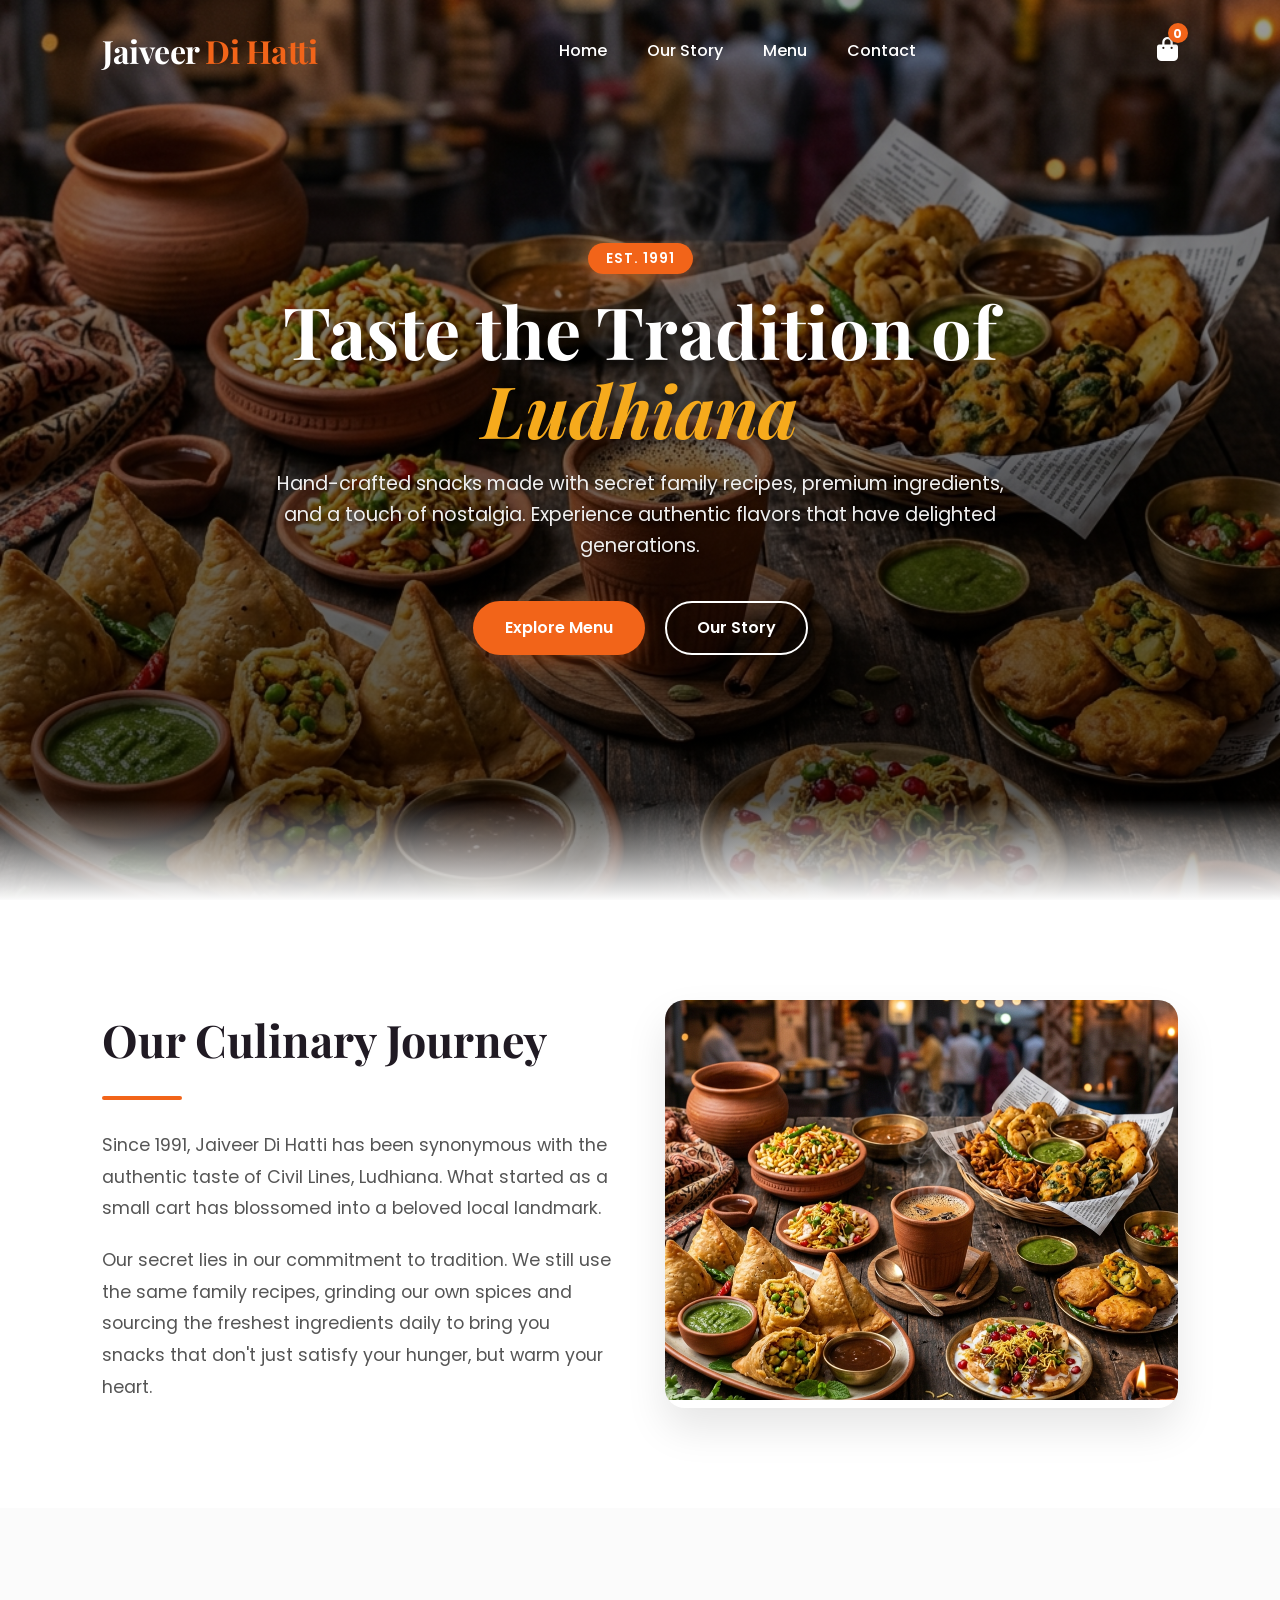
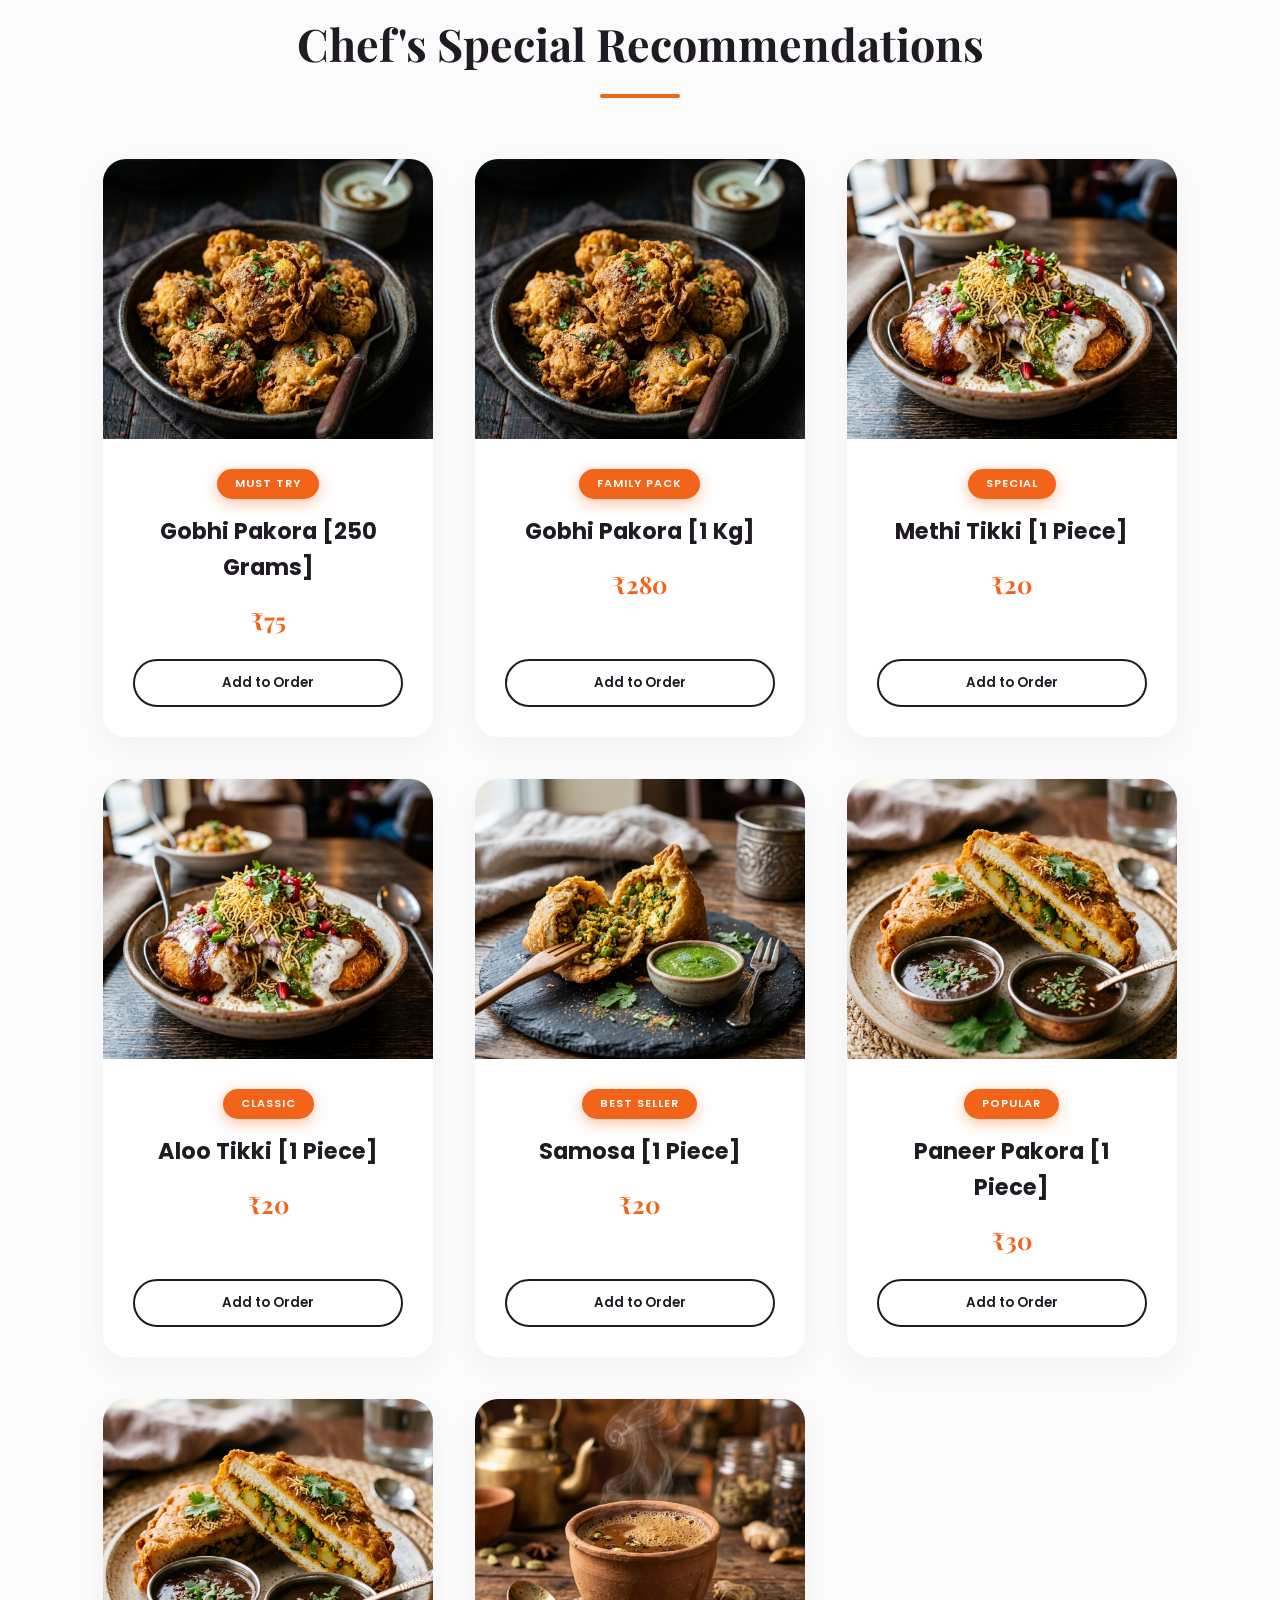
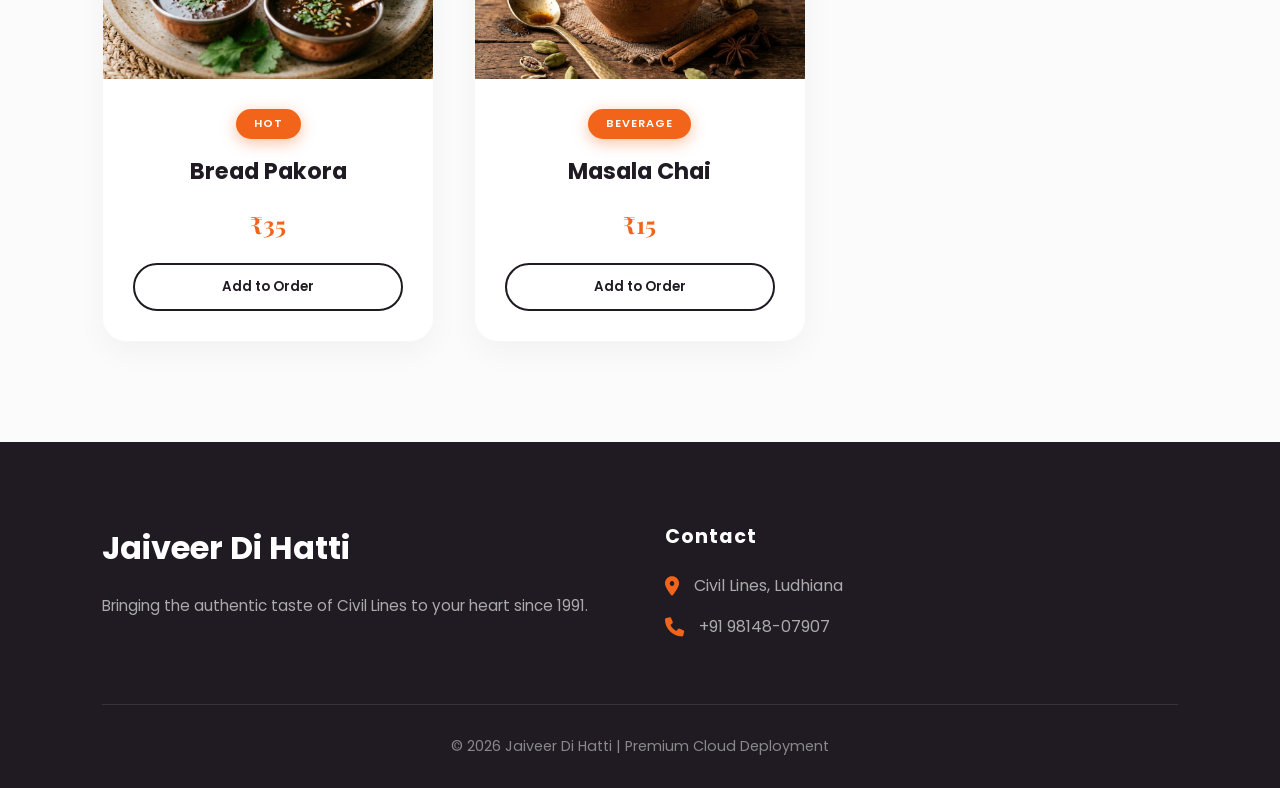
==== index.html @ 5f8cb1fd "Initial files" ====
<!DOCTYPE html>
<html lang="en">
<head>
  <meta charset="UTF-8">
  <meta name="viewport" content="width=device-width, initial-scale=1.0">
  <title>Jaiveer Di Hatti | Authentic Punjabi Flavors</title>
  <link href="https://fonts.googleapis.com/css2?family=Playfair+Display:wght@700&family=Poppins:wght@300;400;500;600&display=swap" rel="stylesheet">
  <link rel="stylesheet" href="https://cdnjs.cloudflare.com/ajax/libs/font-awesome/6.0.0/css/all.min.css">
  <link rel="stylesheet" href="style.css">
</head>
<body>

  <div id="loader">
    <div class="spinner"></div>
  </div>

  <nav class="navbar">
    <div class="logo">Jaiveer <span>Di Hatti</span></div>
    <ul class="nav-links">
      <li><a href="#home">Home</a></li>
      <li><a href="#about">Our Story</a></li>
      <li><a href="#menu">Menu</a></li>
      <li><a href="#contact">Contact</a></li>
    </ul>
    <div class="nav-icons">
      <div class="cart-icon" onclick="toggleCart()">
        <i class="fa-solid fa-bag-shopping"></i>
        <span id="cart-count">0</span>
      </div>
    </div>
  </nav>

  <section class="hero" id="home">
    <div class="hero-content fade-up">
      <span class="badge">Est. 1991</span>
      <h1>Taste the Tradition of <br><span>Ludhiana</span></h1>
      <p>Hand-crafted snacks made with secret family recipes, premium ingredients, and a touch of nostalgia. Experience authentic flavors that have delighted generations.</p>
      <div class="hero-btns">
        <a href="#menu" class="btn-primary">Explore Menu</a>
        <a href="#about" class="btn-outline">Our Story</a>
      </div>
    </div>
  </section>

  <section class="about-section" id="about" style="padding: 100px 8%; background: var(--white); display: flex; align-items: center; gap: 50px; flex-wrap: wrap;">
    <div class="about-text fade-up" style="flex: 1; min-width: 300px;">
      <h2 style="font-size: 2.8rem; margin-bottom: 20px; color: var(--dark); font-family: 'Playfair Display', serif;">Our Culinary Journey</h2>
      <div class="underline" style="margin: 0 0 30px 0;"></div>
      <p style="margin-bottom: 20px; font-size: 1.1rem; color: #555; line-height: 1.8;">Since 1991, Jaiveer Di Hatti has been synonymous with the authentic taste of Civil Lines, Ludhiana. What started as a small cart has blossomed into a beloved local landmark.</p>
      <p style="font-size: 1.1rem; color: #555; line-height: 1.8;">Our secret lies in our commitment to tradition. We still use the same family recipes, grinding our own spices and sourcing the freshest ingredients daily to bring you snacks that don't just satisfy your hunger, but warm your heart.</p>
    </div>
    <div class="about-image fade-up" style="flex: 1; min-width: 300px; border-radius: 20px; overflow: hidden; box-shadow: 0 20px 40px rgba(0,0,0,0.1);">
      <img src="images/hero.png" alt="Our Story" style="width: 100%; height: 400px; object-fit: cover;">
    </div>
  </section>

  <section class="menu-section" id="menu">
    <div class="section-header">
      <h2>Chef's Special Recommendations</h2>
      <div class="underline"></div>
    </div>
    
    <div class="menu-grid" id="menu-container">
      </div>
  </section>

  <footer>
    <div class="footer-grid">
      <div class="footer-about">
        <h3>Jaiveer Di Hatti</h3>
        <p>Bringing the authentic taste of Civil Lines to your heart since 1991.</p>
      </div>
      <div class="footer-contact">
        <h4>Contact</h4>
        <p><i class="fa-solid fa-location-dot"></i> Civil Lines, Ludhiana</p>
        <p><i class="fa-solid fa-phone"></i> +91 98148-07907</p>
      </div>
    </div>
    <div class="footer-bottom">
      &copy; 2026 Jaiveer Di Hatti | Premium Cloud Deployment
    </div>
  </footer>

  <script src="menuData.js"></script>
  <script src="script.js"></script>
</body>
</html>
---- style.css ----
:root {
  --primary: #f26419; /* A more elegant burnt orange */
  --secondary: #f6aa1c; /* Warm golden yellow */
  --dark: #201a23; /* Deep rich dark */
  --light: #fbfbfb; /* Clean off-white */
  --white: #ffffff;
  --text-gray: #555555;
  --transition: all 0.4s cubic-bezier(0.25, 0.8, 0.25, 1);
}

* { margin: 0; padding: 0; box-sizing: border-box; }

body {
  font-family: 'Poppins', sans-serif;
  background-color: var(--light);
  overflow-x: hidden;
  color: var(--dark);
  line-height: 1.6;
}

h1, h2, .logo { font-family: 'Playfair Display', serif; }

/* Elegant Navbar */
.navbar {
  position: fixed;
  top: 0; width: 100%;
  display: flex; justify-content: space-between; align-items: center;
  padding: 25px 8%;
  z-index: 1000;
  transition: var(--transition);
  background: transparent;
}

.navbar.scrolled {
  background: rgba(255, 255, 255, 0.85);
  backdrop-filter: blur(12px);
  -webkit-backdrop-filter: blur(12px);
  padding: 15px 8%;
  box-shadow: 0 4px 30px rgba(0,0,0,0.05);
}

.navbar.scrolled .logo, .navbar.scrolled .nav-links a { color: var(--dark); }
.navbar.scrolled .cart-icon { color: var(--dark); }

.logo { font-size: 2rem; color: var(--white); font-weight: 700; letter-spacing: -0.5px; }
.logo span { color: var(--primary); }

.nav-links { display: flex; list-style: none; gap: 40px; }
.nav-links a { 
  text-decoration: none; 
  color: var(--white); 
  font-weight: 500; 
  font-size: 1rem;
  transition: var(--transition); 
  position: relative;
}

.nav-links a::after {
  content: '';
  position: absolute;
  width: 0; height: 2px;
  bottom: -5px; left: 0;
  background-color: var(--primary);
  transition: var(--transition);
}

.nav-links a:hover::after { width: 100%; }
.nav-links a:hover { color: var(--primary); }

.cart-icon {
  position: relative;
  color: var(--white);
  font-size: 1.5rem;
  cursor: pointer;
  transition: var(--transition);
}

.cart-icon:hover { transform: scale(1.1); color: var(--primary); }

#cart-count {
  position: absolute;
  top: -8px; right: -10px;
  background: var(--primary);
  color: var(--white);
  font-size: 0.75rem;
  font-weight: 700;
  width: 20px; height: 20px;
  display: flex; justify-content: center; align-items: center;
  border-radius: 50%;
  box-shadow: 0 2px 5px rgba(0,0,0,0.2);
}

/* Hero Section with Parallax Effect */
.hero {
  height: 100vh;
  background: linear-gradient(rgba(0,0,0,0.4), rgba(0,0,0,0.7)), url('images/hero.png') center/cover fixed;
  display: flex; align-items: center; justify-content: center; text-align: center;
  position: relative;
}

.hero::after {
  content: '';
  position: absolute;
  bottom: 0; width: 100%; height: 100px;
  background: linear-gradient(to top, var(--light), transparent);
}

.hero-content {
  max-width: 800px;
  padding: 0 20px;
  z-index: 1;
}

.hero-content h1 { font-size: 4.5rem; color: var(--white); margin: 20px 0; line-height: 1.1; text-shadow: 2px 4px 8px rgba(0,0,0,0.3); }
.hero-content h1 span { color: var(--secondary); display: block; font-style: italic; }
.hero-content p { color: #f0f0f0; font-size: 1.2rem; margin-bottom: 40px; text-shadow: 1px 2px 4px rgba(0,0,0,0.5); }

.badge { 
  background: var(--primary); 
  color: white; 
  padding: 6px 18px; 
  border-radius: 30px; 
  font-size: 0.85rem; 
  font-weight: 600;
  text-transform: uppercase;
  letter-spacing: 1px;
  box-shadow: 0 4px 15px rgba(242, 100, 25, 0.4);
}

.hero-btns { display: flex; gap: 20px; justify-content: center; }

.btn-primary {
  background: var(--primary);
  color: var(--white);
  padding: 14px 32px;
  border-radius: 30px;
  text-decoration: none;
  font-weight: 600;
  transition: var(--transition);
  box-shadow: 0 8px 20px rgba(242, 100, 25, 0.3);
}

.btn-primary:hover {
  background: #d65512;
  transform: translateY(-3px);
  box-shadow: 0 12px 25px rgba(242, 100, 25, 0.4);
}

.btn-outline {
  background: transparent;
  color: var(--white);
  padding: 12px 30px;
  border: 2px solid var(--white);
  border-radius: 30px;
  text-decoration: none;
  font-weight: 600;
  transition: var(--transition);
}

.btn-outline:hover {
  background: var(--white);
  color: var(--dark);
  transform: translateY(-3px);
}

/* Premium Cards & Menu Section */
.menu-section {
  padding: 100px 8%;
  background: var(--light);
}

.section-header {
  text-align: center;
  margin-bottom: 60px;
}

.section-header h2 {
  font-size: 2.8rem;
  color: var(--dark);
  margin-bottom: 15px;
}

.underline {
  width: 80px;
  height: 4px;
  background: var(--primary);
  margin: 0 auto;
  border-radius: 2px;
}

.menu-grid {
  display: grid;
  grid-template-columns: repeat(auto-fill, minmax(320px, 1fr));
  gap: 40px; 
}

.card {
  background: var(--white);
  border-radius: 24px;
  overflow: hidden;
  transition: var(--transition);
  border: 1px solid rgba(0,0,0,0.03);
  box-shadow: 0 10px 30px rgba(0,0,0,0.04);
  position: relative;
  display: flex;
  flex-direction: column;
}

.card:hover { 
  transform: translateY(-12px); 
  box-shadow: 0 25px 50px rgba(0,0,0,0.1); 
}

.card-img-container { 
  height: 280px; 
  overflow: hidden; 
  position: relative;
}

.card-img-container::after {
  content: '';
  position: absolute;
  inset: 0;
  background: linear-gradient(to top, rgba(0,0,0,0.5), transparent);
  opacity: 0;
  transition: var(--transition);
}

.card:hover .card-img-container::after { opacity: 1; }

.card-img-container img { 
  width: 100%; 
  height: 100%; 
  object-fit: cover; 
  transition: transform 0.6s cubic-bezier(0.25, 0.8, 0.25, 1); 
}
.card:hover img { transform: scale(1.08); }

.card-info { 
  padding: 30px; 
  text-align: center; 
  display: flex;
  flex-direction: column;
  flex-grow: 1;
}

.card-info .badge {
  align-self: center;
  margin-bottom: 15px;
  font-size: 0.7rem;
}

.card-info h3 {
  font-size: 1.4rem;
  margin-bottom: 10px;
  color: var(--dark);
}

.price { 
  color: var(--primary); 
  font-weight: 700; 
  font-size: 1.5rem; 
  margin: 5px 0 20px 0; 
  font-family: 'Playfair Display', serif;
}

.btn-add {
  background: transparent; 
  color: var(--dark); 
  border: 2px solid var(--dark);
  padding: 12px 25px; 
  border-radius: 30px; 
  cursor: pointer; 
  transition: var(--transition);
  font-weight: 600;
  font-family: 'Poppins', sans-serif;
  margin-top: auto;
}

.btn-add:hover { 
  background: var(--primary); 
  color: var(--white);
  border-color: var(--primary);
  box-shadow: 0 8px 20px rgba(242, 100, 25, 0.3);
}

/* Footer Section */
footer {
  background: var(--dark);
  color: var(--white);
  padding: 80px 8% 30px;
}

.footer-grid {
  display: grid;
  grid-template-columns: repeat(auto-fit, minmax(250px, 1fr));
  gap: 50px;
  margin-bottom: 50px;
}

.footer-about h3 {
  font-size: 2rem;
  margin-bottom: 20px;
}

.footer-about p {
  color: #aaaaaa;
  font-size: 0.95rem;
}

.footer-contact h4 {
  font-size: 1.2rem;
  margin-bottom: 20px;
  font-family: 'Poppins', sans-serif;
  letter-spacing: 1px;
}

.footer-contact p {
  color: #aaaaaa;
  margin-bottom: 15px;
  display: flex;
  align-items: center;
  gap: 15px;
}

.footer-contact i {
  color: var(--primary);
  font-size: 1.2rem;
}

.footer-bottom {
  text-align: center;
  padding-top: 30px;
  border-top: 1px solid rgba(255,255,255,0.1);
  color: #888888;
  font-size: 0.9rem;
}

/* Animations */
.fade-up { opacity: 0; transform: translateY(30px); transition: 0.8s ease-out; }
.fade-up.active { opacity: 1; transform: translateY(0); }

/* Loader */
#loader {
  position: fixed; inset: 0; background: var(--white);
  display: flex; justify-content: center; align-items: center; z-index: 9999;
}
.spinner { width: 50px; height: 50px; border: 5px solid #eee; border-top-color: var(--primary); border-radius: 50%; animation: spin 1s linear infinite; }
@keyframes spin { to { transform: rotate(360deg); } }
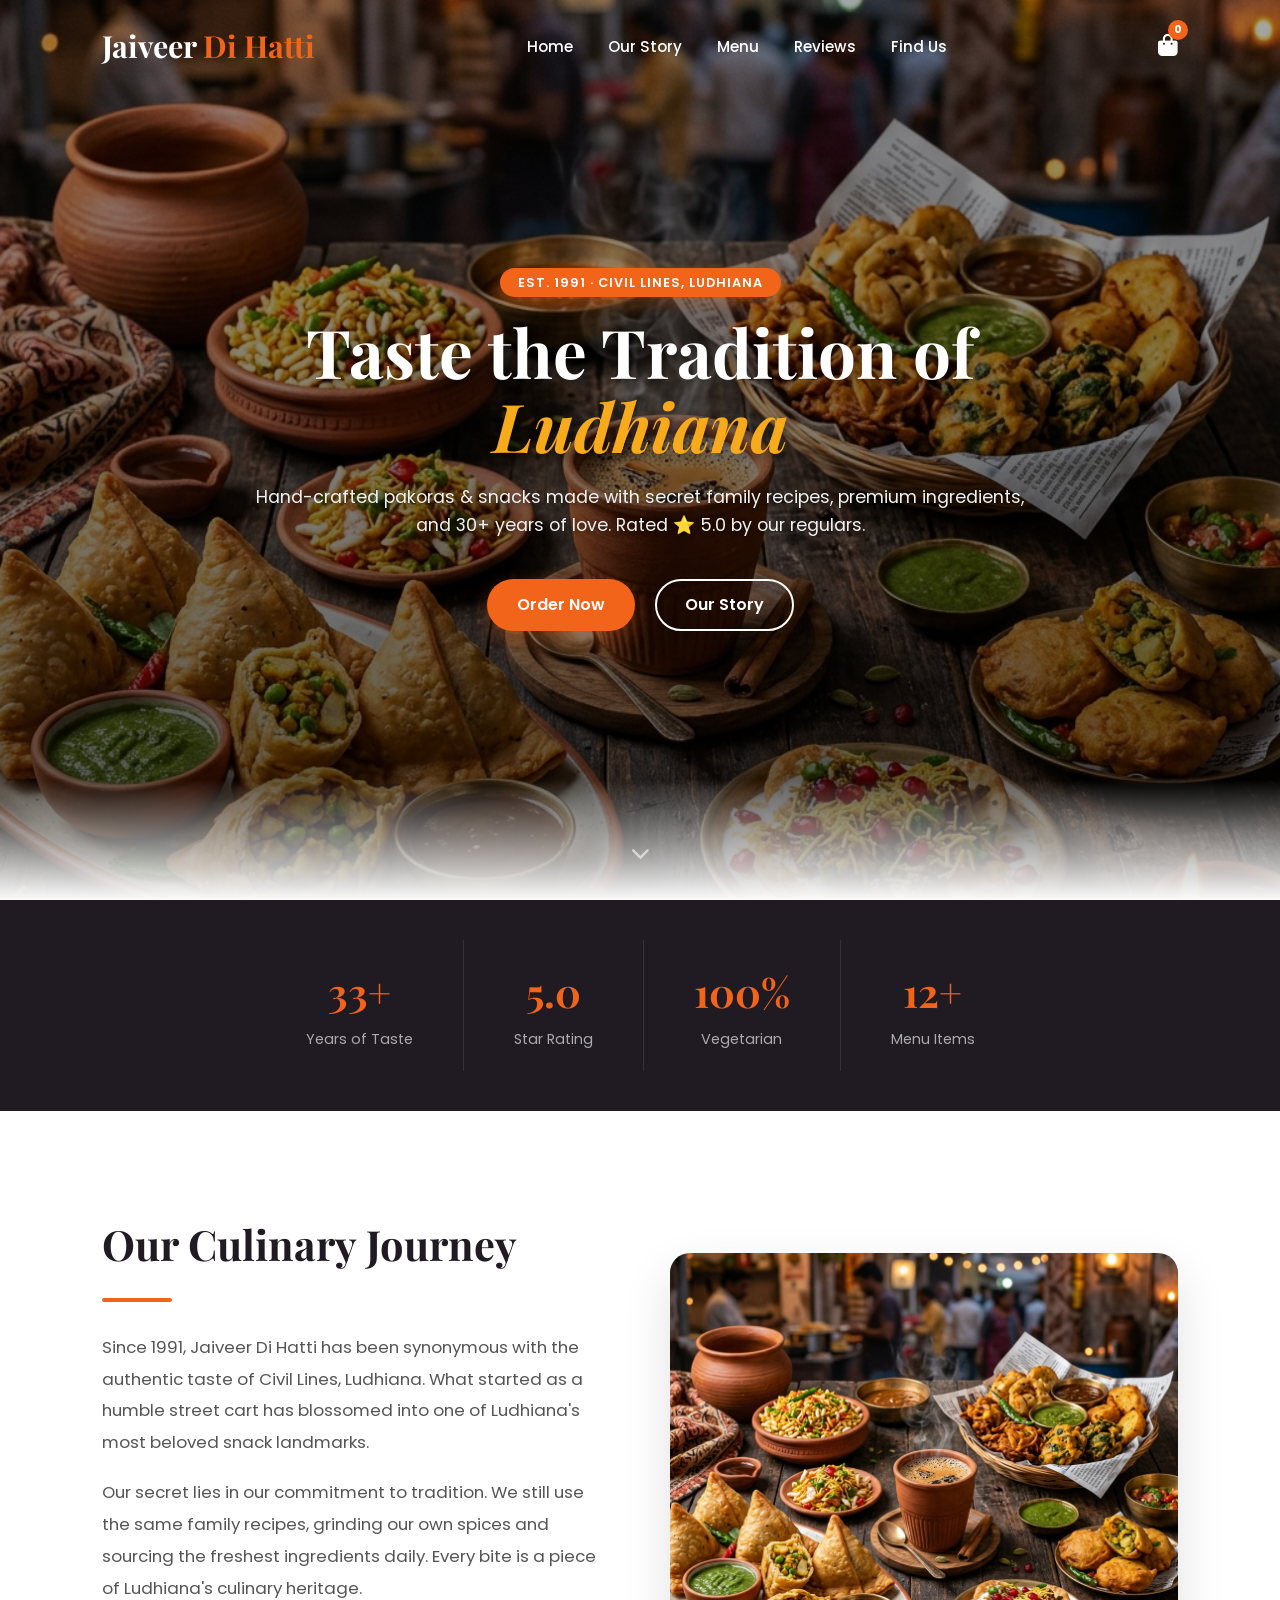
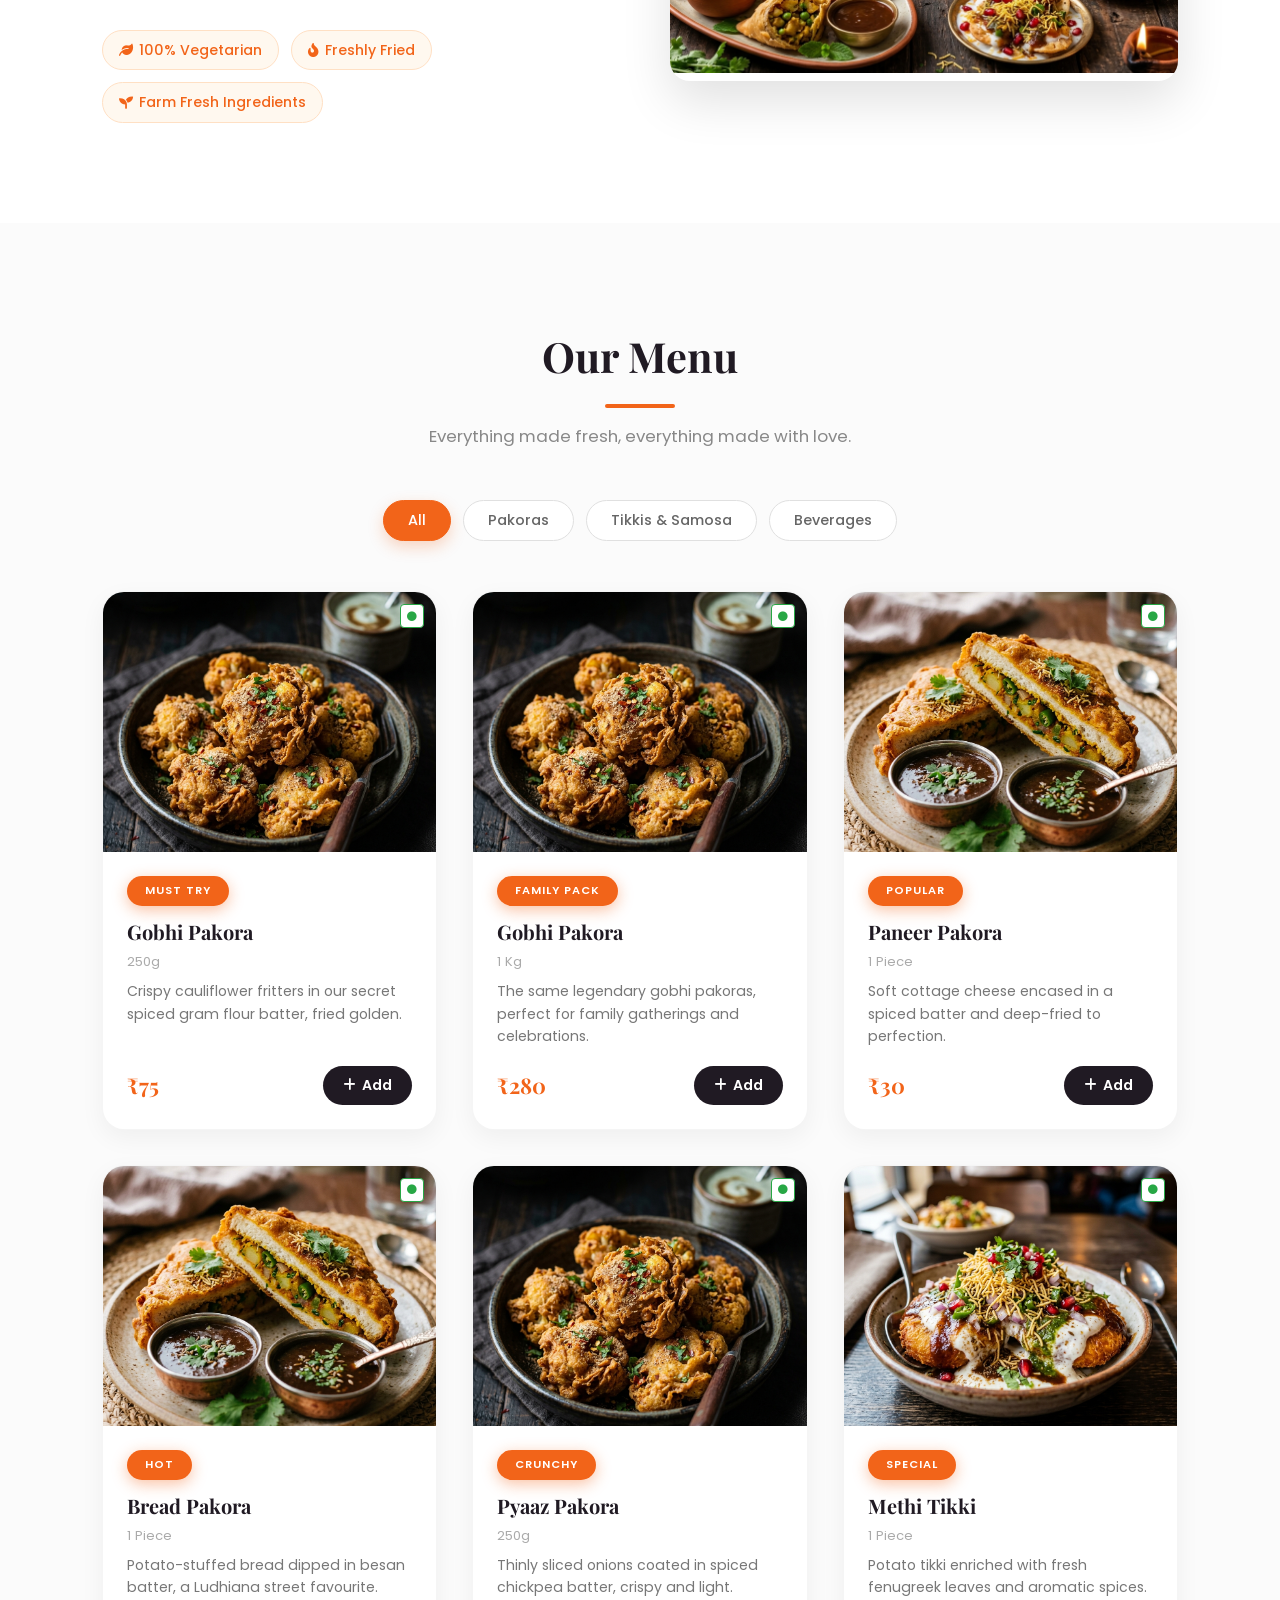
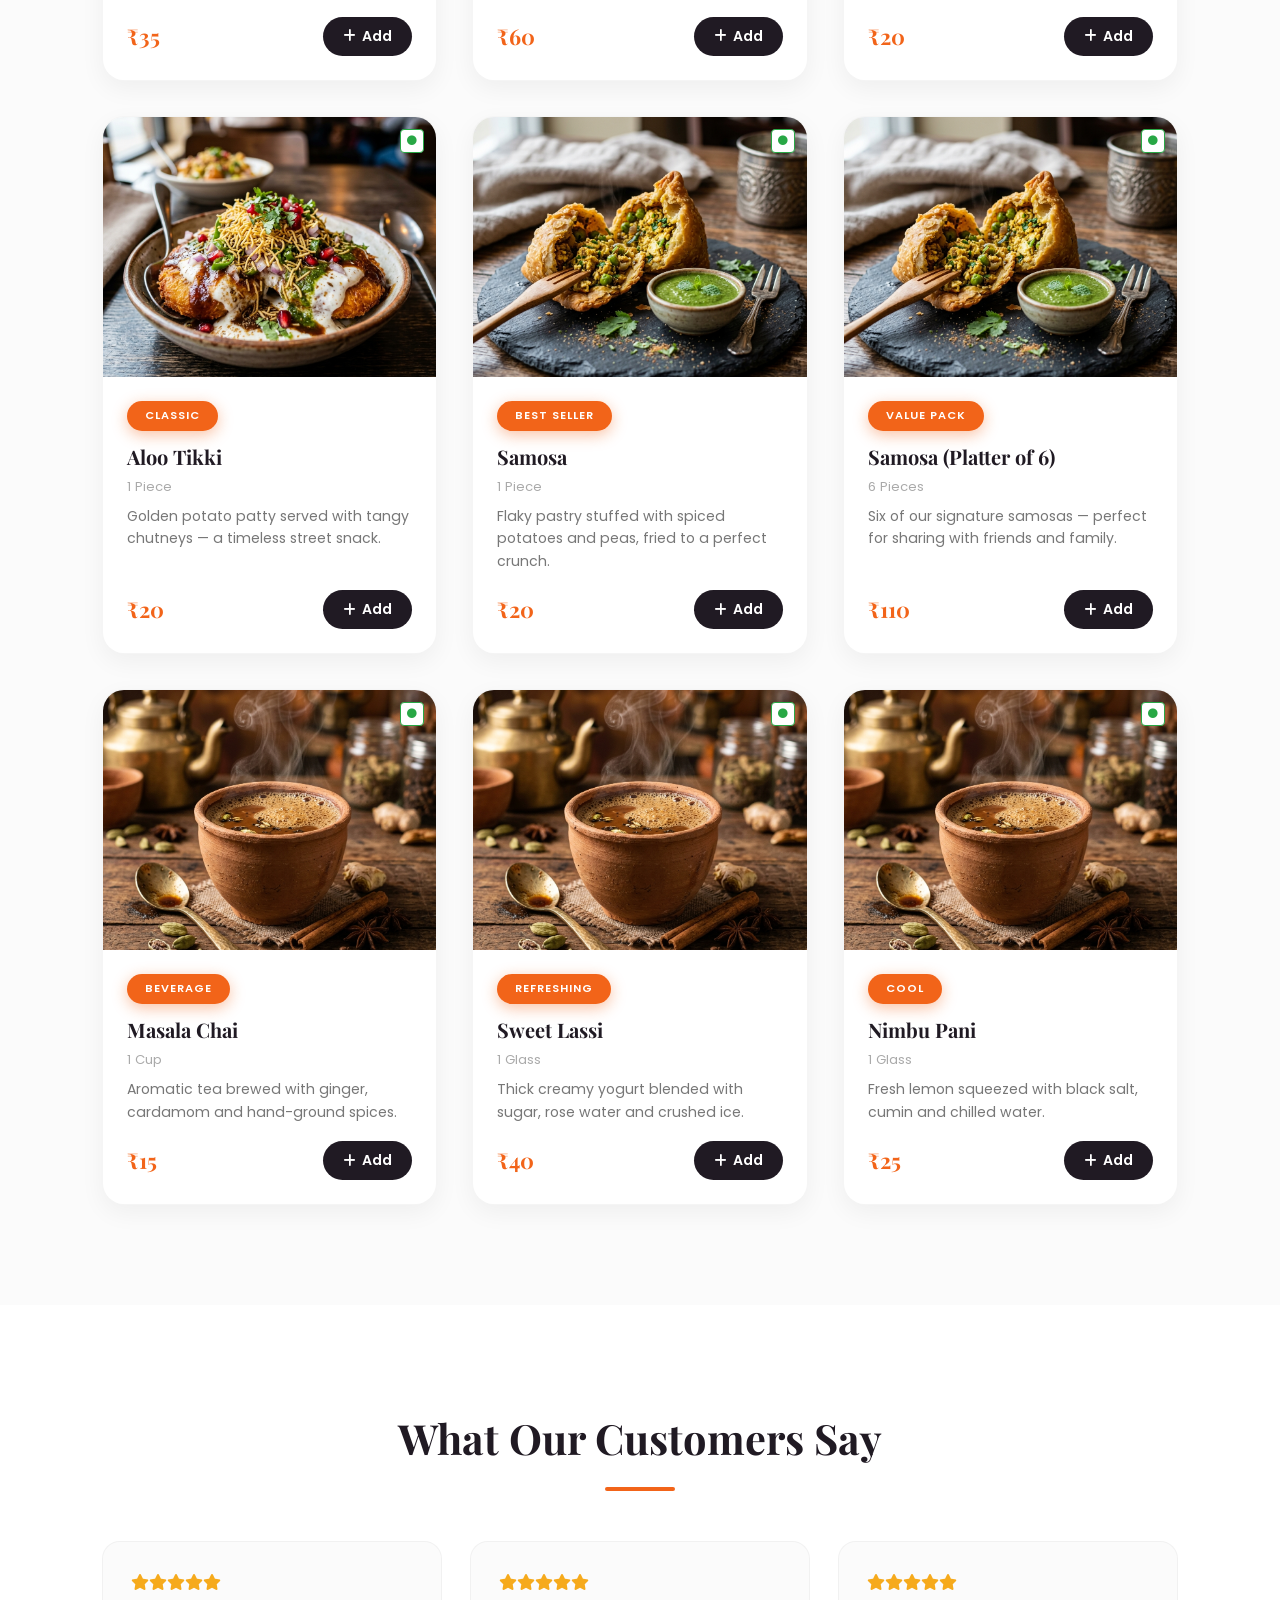
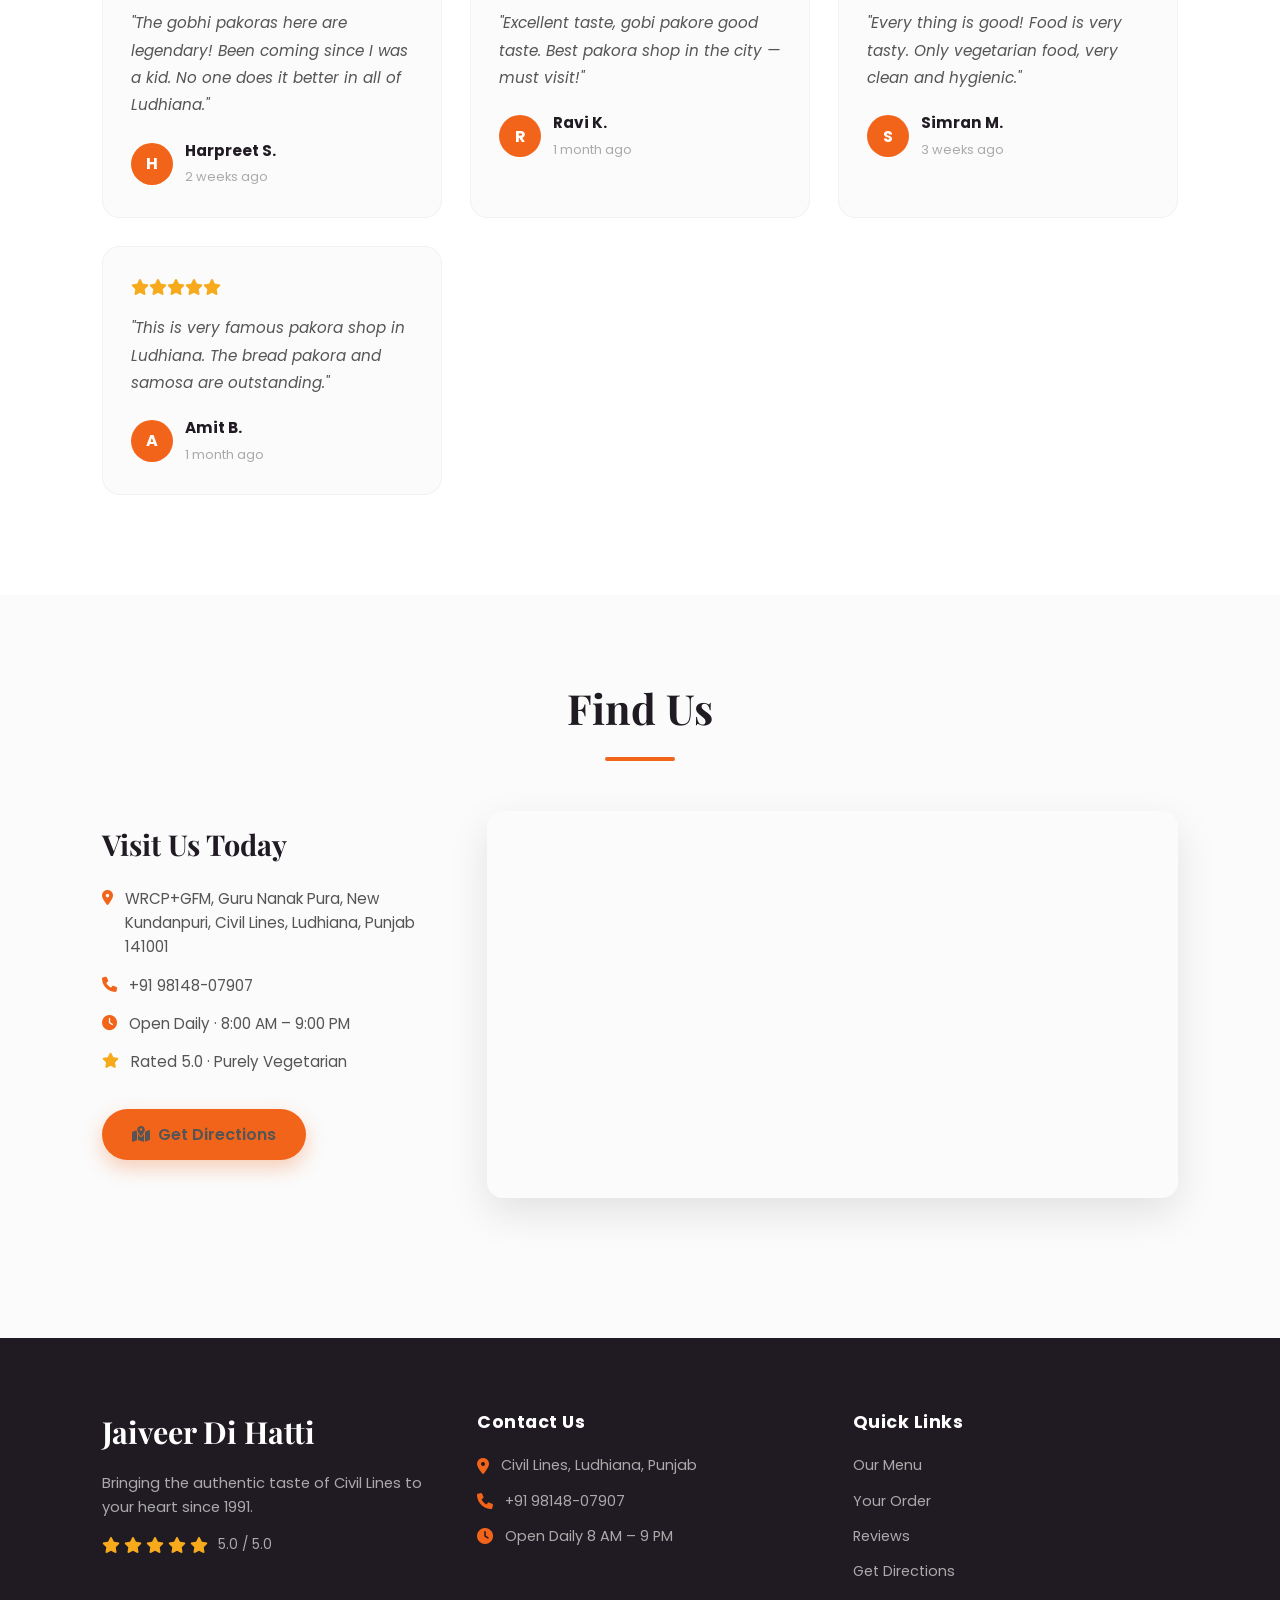
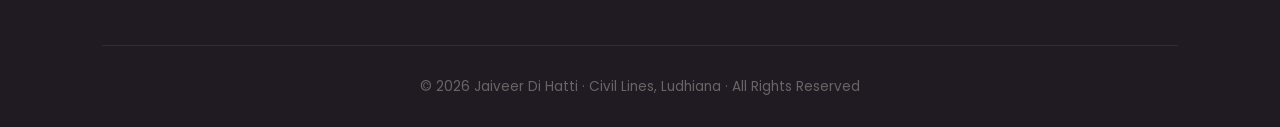
==== commit 45bd7542: "updated files" ====
--- a/index.html
+++ b/index.html
@@ -3,8 +3,8 @@
 <head>
   <meta charset="UTF-8">
   <meta name="viewport" content="width=device-width, initial-scale=1.0">
-  <title>Jaiveer Di Hatti | Authentic Punjabi Flavors</title>
-  <link href="https://fonts.googleapis.com/css2?family=Playfair+Display:wght@700&family=Poppins:wght@300;400;500;600&display=swap" rel="stylesheet">
+  <title>Jaiveer Di Hatti | Authentic Punjabi Flavors Since 1991</title>
+  <link href="https://fonts.googleapis.com/css2?family=Playfair+Display:ital,wght@0,700;1,700&family=Poppins:wght@300;400;500;600&display=swap" rel="stylesheet">
   <link rel="stylesheet" href="https://cdnjs.cloudflare.com/ajax/libs/font-awesome/6.0.0/css/all.min.css">
   <link rel="stylesheet" href="style.css">
 </head>
@@ -20,7 +20,8 @@
       <li><a href="#home">Home</a></li>
       <li><a href="#about">Our Story</a></li>
       <li><a href="#menu">Menu</a></li>
-      <li><a href="#contact">Contact</a></li>
+      <li><a href="#reviews">Reviews</a></li>
+      <li><a href="#contact">Find Us</a></li>
     </ul>
     <div class="nav-icons">
       <div class="cart-icon" onclick="toggleCart()">
@@ -30,38 +31,92 @@
     </div>
   </nav>
 
+  <!-- HERO -->
   <section class="hero" id="home">
     <div class="hero-content fade-up">
-      <span class="badge">Est. 1991</span>
+      <span class="badge">Est. 1991 · Civil Lines, Ludhiana</span>
       <h1>Taste the Tradition of <br><span>Ludhiana</span></h1>
-      <p>Hand-crafted snacks made with secret family recipes, premium ingredients, and a touch of nostalgia. Experience authentic flavors that have delighted generations.</p>
+      <p>Hand-crafted pakoras & snacks made with secret family recipes, premium ingredients, and 30+ years of love. Rated ⭐ 5.0 by our regulars.</p>
       <div class="hero-btns">
-        <a href="#menu" class="btn-primary">Explore Menu</a>
+        <a href="#menu" class="btn-primary">Order Now</a>
         <a href="#about" class="btn-outline">Our Story</a>
       </div>
     </div>
+    <div class="hero-scroll-hint"><i class="fa-solid fa-chevron-down"></i></div>
   </section>
 
-  <section class="about-section" id="about" style="padding: 100px 8%; background: var(--white); display: flex; align-items: center; gap: 50px; flex-wrap: wrap;">
-    <div class="about-text fade-up" style="flex: 1; min-width: 300px;">
-      <h2 style="font-size: 2.8rem; margin-bottom: 20px; color: var(--dark); font-family: 'Playfair Display', serif;">Our Culinary Journey</h2>
+  <!-- STATS BAND -->
+  <section class="stats-band">
+    <div class="stat-item"><span class="stat-num">33+</span><span class="stat-label">Years of Taste</span></div>
+    <div class="stat-item"><span class="stat-num">5.0</span><span class="stat-label">Star Rating</span></div>
+    <div class="stat-item"><span class="stat-num">100%</span><span class="stat-label">Vegetarian</span></div>
+    <div class="stat-item"><span class="stat-num">12+</span><span class="stat-label">Menu Items</span></div>
+  </section>
+
+  <!-- ABOUT -->
+  <section class="about-section" id="about">
+    <div class="about-text fade-up">
+      <h2>Our Culinary Journey</h2>
       <div class="underline" style="margin: 0 0 30px 0;"></div>
-      <p style="margin-bottom: 20px; font-size: 1.1rem; color: #555; line-height: 1.8;">Since 1991, Jaiveer Di Hatti has been synonymous with the authentic taste of Civil Lines, Ludhiana. What started as a small cart has blossomed into a beloved local landmark.</p>
-      <p style="font-size: 1.1rem; color: #555; line-height: 1.8;">Our secret lies in our commitment to tradition. We still use the same family recipes, grinding our own spices and sourcing the freshest ingredients daily to bring you snacks that don't just satisfy your hunger, but warm your heart.</p>
+      <p>Since 1991, Jaiveer Di Hatti has been synonymous with the authentic taste of Civil Lines, Ludhiana. What started as a humble street cart has blossomed into one of Ludhiana's most beloved snack landmarks.</p>
+      <p>Our secret lies in our commitment to tradition. We still use the same family recipes, grinding our own spices and sourcing the freshest ingredients daily. Every bite is a piece of Ludhiana's culinary heritage.</p>
+      <div class="about-badges">
+        <span><i class="fa-solid fa-leaf"></i> 100% Vegetarian</span>
+        <span><i class="fa-solid fa-fire-flame-curved"></i> Freshly Fried</span>
+        <span><i class="fa-solid fa-seedling"></i> Farm Fresh Ingredients</span>
+      </div>
     </div>
-    <div class="about-image fade-up" style="flex: 1; min-width: 300px; border-radius: 20px; overflow: hidden; box-shadow: 0 20px 40px rgba(0,0,0,0.1);">
-      <img src="images/hero.png" alt="Our Story" style="width: 100%; height: 400px; object-fit: cover;">
+    <div class="about-image fade-up">
+      <img src="images/hero.png" alt="Jaiveer Di Hatti Story">
     </div>
   </section>
 
+  <!-- MENU -->
   <section class="menu-section" id="menu">
     <div class="section-header">
-      <h2>Chef's Special Recommendations</h2>
+      <h2>Our Menu</h2>
+      <div class="underline"></div>
+      <p class="section-sub">Everything made fresh, everything made with love.</p>
+    </div>
+    <div class="category-filters" id="category-filters">
+      <!-- Rendered via JS -->
+    </div>
+    <div class="menu-grid" id="menu-container"></div>
+  </section>
+
+  <!-- REVIEWS -->
+  <section class="reviews-section" id="reviews">
+    <div class="section-header">
+      <h2>What Our Customers Say</h2>
       <div class="underline"></div>
     </div>
-    
-    <div class="menu-grid" id="menu-container">
+    <div class="reviews-grid" id="reviews-container"></div>
+  </section>
+
+  <!-- MAP / FIND US -->
+  <section class="map-section" id="contact">
+    <div class="section-header" style="padding-top: 80px;">
+      <h2>Find Us</h2>
+      <div class="underline"></div>
+    </div>
+    <div class="map-wrapper">
+      <div class="map-info fade-up">
+        <h3>Visit Us Today</h3>
+        <p><i class="fa-solid fa-location-dot"></i> WRCP+GFM, Guru Nanak Pura, New Kundanpuri, Civil Lines, Ludhiana, Punjab 141001</p>
+        <p><i class="fa-solid fa-phone"></i> <a href="tel:+919814807907">+91 98148-07907</a></p>
+        <p><i class="fa-solid fa-clock"></i> Open Daily · 8:00 AM – 9:00 PM</p>
+        <p><i class="fa-solid fa-star" style="color: var(--secondary);"></i> Rated 5.0 · Purely Vegetarian</p>
+        <a href="https://maps.google.com/?q=30.9213347,75.8361625" target="_blank" class="btn-primary" style="display: inline-flex; align-items: center; gap: 8px; margin-top: 20px; text-decoration: none;">
+          <i class="fa-solid fa-map-location-dot"></i> Get Directions
+        </a>
       </div>
+      <div class="map-embed fade-up">
+        <iframe
+          src="https://www.google.com/maps/embed?pb=!1m18!1m12!1m3!1d3419.9!2d75.8361625!3d30.9213347!2m3!1f0!2f0!3f0!3m2!1i1024!2i768!4f13.1!3m3!1m2!1s0x3919838ed2b21363%3A0x7d0fdf894b4b9343!2sJaiveer%20Di%20Hatti!5e0!3m2!1sen!2sin!4v1"
+          width="100%" height="380" style="border:0; border-radius: 16px;" allowfullscreen="" loading="lazy"
+          referrerpolicy="no-referrer-when-downgrade"></iframe>
+      </div>
+    </div>
   </section>
 
   <footer>
@@ -69,15 +124,27 @@
       <div class="footer-about">
         <h3>Jaiveer Di Hatti</h3>
         <p>Bringing the authentic taste of Civil Lines to your heart since 1991.</p>
+        <div class="footer-rating">
+          <i class="fa-solid fa-star"></i><i class="fa-solid fa-star"></i><i class="fa-solid fa-star"></i><i class="fa-solid fa-star"></i><i class="fa-solid fa-star"></i>
+          <span>5.0 / 5.0</span>
+        </div>
       </div>
       <div class="footer-contact">
-        <h4>Contact</h4>
-        <p><i class="fa-solid fa-location-dot"></i> Civil Lines, Ludhiana</p>
+        <h4>Contact Us</h4>
+        <p><i class="fa-solid fa-location-dot"></i> Civil Lines, Ludhiana, Punjab</p>
         <p><i class="fa-solid fa-phone"></i> +91 98148-07907</p>
+        <p><i class="fa-solid fa-clock"></i> Open Daily 8 AM – 9 PM</p>
+      </div>
+      <div class="footer-contact">
+        <h4>Quick Links</h4>
+        <p><a href="#menu" style="color: #aaa; text-decoration: none;">Our Menu</a></p>
+        <p><a href="cart.html" style="color: #aaa; text-decoration: none;">Your Order</a></p>
+        <p><a href="#reviews" style="color: #aaa; text-decoration: none;">Reviews</a></p>
+        <p><a href="https://maps.google.com/?q=30.9213347,75.8361625" target="_blank" style="color: #aaa; text-decoration: none;">Get Directions</a></p>
       </div>
     </div>
     <div class="footer-bottom">
-      &copy; 2026 Jaiveer Di Hatti | Premium Cloud Deployment
+      &copy; 2026 Jaiveer Di Hatti · Civil Lines, Ludhiana · All Rights Reserved
     </div>
   </footer>
 
--- a/style.css
+++ b/style.css
@@ -1,8 +1,8 @@
 :root {
-  --primary: #f26419; /* A more elegant burnt orange */
-  --secondary: #f6aa1c; /* Warm golden yellow */
-  --dark: #201a23; /* Deep rich dark */
-  --light: #fbfbfb; /* Clean off-white */
+  --primary: #f26419;
+  --secondary: #f6aa1c;
+  --dark: #201a23;
+  --light: #fbfbfb;
   --white: #ffffff;
   --text-gray: #555555;
   --transition: all 0.4s cubic-bezier(0.25, 0.8, 0.25, 1);
@@ -18,332 +18,387 @@
   line-height: 1.6;
 }
 
-h1, h2, .logo { font-family: 'Playfair Display', serif; }
-
-/* Elegant Navbar */
+h1, h2, h3, .logo { font-family: 'Playfair Display', serif; }
+
+/* ===== NAVBAR ===== */
 .navbar {
-  position: fixed;
-  top: 0; width: 100%;
+  position: fixed; top: 0; width: 100%;
   display: flex; justify-content: space-between; align-items: center;
-  padding: 25px 8%;
-  z-index: 1000;
-  transition: var(--transition);
-  background: transparent;
-}
-
+  padding: 22px 8%; z-index: 1000;
+  transition: var(--transition); background: transparent;
+}
 .navbar.scrolled {
-  background: rgba(255, 255, 255, 0.85);
-  backdrop-filter: blur(12px);
-  -webkit-backdrop-filter: blur(12px);
-  padding: 15px 8%;
-  box-shadow: 0 4px 30px rgba(0,0,0,0.05);
-}
-
+  background: rgba(255,255,255,0.92);
+  backdrop-filter: blur(14px);
+  padding: 14px 8%;
+  box-shadow: 0 4px 30px rgba(0,0,0,0.06);
+}
 .navbar.scrolled .logo, .navbar.scrolled .nav-links a { color: var(--dark); }
 .navbar.scrolled .cart-icon { color: var(--dark); }
-
-.logo { font-size: 2rem; color: var(--white); font-weight: 700; letter-spacing: -0.5px; }
+.logo { font-size: 1.9rem; color: var(--white); font-weight: 700; }
 .logo span { color: var(--primary); }
-
-.nav-links { display: flex; list-style: none; gap: 40px; }
-.nav-links a { 
-  text-decoration: none; 
-  color: var(--white); 
-  font-weight: 500; 
-  font-size: 1rem;
-  transition: var(--transition); 
-  position: relative;
-}
-
+.nav-links { display: flex; list-style: none; gap: 35px; }
+.nav-links a {
+  text-decoration: none; color: var(--white); font-weight: 500;
+  font-size: 0.95rem; transition: var(--transition); position: relative;
+}
 .nav-links a::after {
-  content: '';
-  position: absolute;
-  width: 0; height: 2px;
-  bottom: -5px; left: 0;
-  background-color: var(--primary);
-  transition: var(--transition);
-}
-
+  content:''; position:absolute; width:0; height:2px;
+  bottom:-4px; left:0; background:var(--primary); transition:var(--transition);
+}
 .nav-links a:hover::after { width: 100%; }
 .nav-links a:hover { color: var(--primary); }
-
 .cart-icon {
-  position: relative;
-  color: var(--white);
-  font-size: 1.5rem;
-  cursor: pointer;
-  transition: var(--transition);
-}
-
+  position: relative; color: var(--white); font-size: 1.4rem;
+  cursor: pointer; transition: var(--transition);
+}
 .cart-icon:hover { transform: scale(1.1); color: var(--primary); }
-
 #cart-count {
-  position: absolute;
-  top: -8px; right: -10px;
-  background: var(--primary);
-  color: var(--white);
-  font-size: 0.75rem;
-  font-weight: 700;
+  position: absolute; top: -8px; right: -10px;
+  background: var(--primary); color: var(--white);
+  font-size: 0.7rem; font-weight: 700;
   width: 20px; height: 20px;
   display: flex; justify-content: center; align-items: center;
   border-radius: 50%;
-  box-shadow: 0 2px 5px rgba(0,0,0,0.2);
-}
-
-/* Hero Section with Parallax Effect */
+}
+
+/* ===== HERO ===== */
 .hero {
   height: 100vh;
-  background: linear-gradient(rgba(0,0,0,0.4), rgba(0,0,0,0.7)), url('images/hero.png') center/cover fixed;
-  display: flex; align-items: center; justify-content: center; text-align: center;
-  position: relative;
-}
-
+  background: linear-gradient(rgba(0,0,0,0.35), rgba(0,0,0,0.65)), url('images/hero.png') center/cover fixed;
+  display: flex; align-items: center; justify-content: center;
+  text-align: center; position: relative;
+}
 .hero::after {
-  content: '';
-  position: absolute;
-  bottom: 0; width: 100%; height: 100px;
+  content:''; position:absolute; bottom:0; width:100%; height:120px;
   background: linear-gradient(to top, var(--light), transparent);
 }
-
-.hero-content {
-  max-width: 800px;
-  padding: 0 20px;
-  z-index: 1;
-}
-
-.hero-content h1 { font-size: 4.5rem; color: var(--white); margin: 20px 0; line-height: 1.1; text-shadow: 2px 4px 8px rgba(0,0,0,0.3); }
+.hero-content { max-width: 820px; padding: 0 20px; z-index: 1; }
+.hero-content h1 { font-size: 4.2rem; color: var(--white); margin: 20px 0; line-height: 1.1; text-shadow: 2px 4px 10px rgba(0,0,0,0.35); }
 .hero-content h1 span { color: var(--secondary); display: block; font-style: italic; }
-.hero-content p { color: #f0f0f0; font-size: 1.2rem; margin-bottom: 40px; text-shadow: 1px 2px 4px rgba(0,0,0,0.5); }
-
-.badge { 
-  background: var(--primary); 
-  color: white; 
-  padding: 6px 18px; 
-  border-radius: 30px; 
-  font-size: 0.85rem; 
-  font-weight: 600;
-  text-transform: uppercase;
-  letter-spacing: 1px;
-  box-shadow: 0 4px 15px rgba(242, 100, 25, 0.4);
-}
-
+.hero-content p { color: #f0f0f0; font-size: 1.1rem; margin-bottom: 40px; text-shadow: 1px 2px 5px rgba(0,0,0,0.4); }
+.badge {
+  background: var(--primary); color: white; padding: 6px 18px;
+  border-radius: 30px; font-size: 0.8rem; font-weight: 600;
+  text-transform: uppercase; letter-spacing: 1px;
+  box-shadow: 0 4px 15px rgba(242,100,25,0.4);
+}
 .hero-btns { display: flex; gap: 20px; justify-content: center; }
-
+.hero-scroll-hint {
+  position: absolute; bottom: 30px; left: 50%; transform: translateX(-50%);
+  color: rgba(255,255,255,0.6); font-size: 1.2rem; z-index: 1;
+  animation: bounce 2s infinite;
+}
+@keyframes bounce { 0%,100%{transform:translateX(-50%) translateY(0)} 50%{transform:translateX(-50%) translateY(8px)} }
+
+/* ===== BUTTONS ===== */
 .btn-primary {
-  background: var(--primary);
-  color: var(--white);
-  padding: 14px 32px;
-  border-radius: 30px;
-  text-decoration: none;
-  font-weight: 600;
-  transition: var(--transition);
-  box-shadow: 0 8px 20px rgba(242, 100, 25, 0.3);
-}
-
-.btn-primary:hover {
-  background: #d65512;
-  transform: translateY(-3px);
-  box-shadow: 0 12px 25px rgba(242, 100, 25, 0.4);
-}
-
+  background: var(--primary); color: var(--white); padding: 13px 30px;
+  border-radius: 30px; text-decoration: none; font-weight: 600;
+  transition: var(--transition); box-shadow: 0 8px 20px rgba(242,100,25,0.3);
+  display: inline-block;
+}
+.btn-primary:hover { background: #d65512; transform: translateY(-3px); box-shadow: 0 12px 25px rgba(242,100,25,0.4); }
 .btn-outline {
-  background: transparent;
-  color: var(--white);
-  padding: 12px 30px;
-  border: 2px solid var(--white);
-  border-radius: 30px;
-  text-decoration: none;
-  font-weight: 600;
-  transition: var(--transition);
-}
-
-.btn-outline:hover {
-  background: var(--white);
-  color: var(--dark);
-  transform: translateY(-3px);
-}
-
-/* Premium Cards & Menu Section */
-.menu-section {
-  padding: 100px 8%;
-  background: var(--light);
-}
-
-.section-header {
-  text-align: center;
-  margin-bottom: 60px;
-}
-
-.section-header h2 {
-  font-size: 2.8rem;
-  color: var(--dark);
-  margin-bottom: 15px;
-}
-
-.underline {
-  width: 80px;
-  height: 4px;
-  background: var(--primary);
-  margin: 0 auto;
-  border-radius: 2px;
-}
-
-.menu-grid {
-  display: grid;
-  grid-template-columns: repeat(auto-fill, minmax(320px, 1fr));
-  gap: 40px; 
-}
-
+  background: transparent; color: var(--white); padding: 11px 28px;
+  border: 2px solid var(--white); border-radius: 30px; text-decoration: none;
+  font-weight: 600; transition: var(--transition);
+}
+.btn-outline:hover { background: var(--white); color: var(--dark); transform: translateY(-3px); }
+
+/* ===== STATS BAND ===== */
+.stats-band {
+  display: flex; justify-content: center; gap: 0; flex-wrap: wrap;
+  background: var(--dark); padding: 40px 8%;
+}
+.stat-item {
+  display: flex; flex-direction: column; align-items: center;
+  padding: 20px 50px; border-right: 1px solid rgba(255,255,255,0.1);
+}
+.stat-item:last-child { border-right: none; }
+.stat-num { font-family: 'Playfair Display', serif; font-size: 2.5rem; color: var(--primary); font-weight: 700; }
+.stat-label { color: #aaa; font-size: 0.9rem; margin-top: 4px; }
+
+/* ===== ABOUT ===== */
+.about-section {
+  padding: 100px 8%; background: var(--white);
+  display: flex; align-items: center; gap: 60px; flex-wrap: wrap;
+}
+.about-text { flex: 1; min-width: 300px; }
+.about-text h2 { font-size: 2.6rem; margin-bottom: 20px; color: var(--dark); }
+.about-text p { margin-bottom: 18px; font-size: 1.05rem; color: #555; line-height: 1.9; }
+.about-badges { display: flex; gap: 12px; flex-wrap: wrap; margin-top: 25px; }
+.about-badges span {
+  background: #fff8ef; color: var(--primary); border: 1px solid #ffe0c4;
+  padding: 8px 16px; border-radius: 30px; font-size: 0.88rem; font-weight: 500;
+  display: flex; align-items: center; gap: 6px;
+}
+.about-image { flex: 1; min-width: 300px; border-radius: 20px; overflow: hidden; box-shadow: 0 20px 50px rgba(0,0,0,0.12); }
+.about-image img { width: 100%; height: 420px; object-fit: cover; }
+
+/* ===== MENU ===== */
+.menu-section { padding: 100px 8%; background: var(--light); }
+.section-header { text-align: center; margin-bottom: 50px; }
+.section-header h2 { font-size: 2.6rem; color: var(--dark); margin-bottom: 15px; }
+.section-sub { color: #888; font-size: 1.05rem; margin-top: 15px; }
+.underline { width: 70px; height: 4px; background: var(--primary); margin: 0 auto; border-radius: 2px; }
+
+/* Category Filters */
+.category-filters { display: flex; justify-content: center; gap: 12px; margin-bottom: 50px; flex-wrap: wrap; }
+.filter-btn {
+  background: var(--white); color: #666; border: 1.5px solid #e0e0e0;
+  padding: 9px 24px; border-radius: 30px; font-family: 'Poppins', sans-serif;
+  font-size: 0.9rem; font-weight: 500; cursor: pointer; transition: var(--transition);
+}
+.filter-btn.active, .filter-btn:hover {
+  background: var(--primary); color: white; border-color: var(--primary);
+  box-shadow: 0 6px 15px rgba(242,100,25,0.25);
+}
+
+/* Menu Grid */
+.menu-grid { display: grid; grid-template-columns: repeat(auto-fill, minmax(300px, 1fr)); gap: 35px; }
 .card {
-  background: var(--white);
-  border-radius: 24px;
-  overflow: hidden;
-  transition: var(--transition);
-  border: 1px solid rgba(0,0,0,0.03);
-  box-shadow: 0 10px 30px rgba(0,0,0,0.04);
-  position: relative;
-  display: flex;
-  flex-direction: column;
-}
-
-.card:hover { 
-  transform: translateY(-12px); 
-  box-shadow: 0 25px 50px rgba(0,0,0,0.1); 
-}
-
-.card-img-container { 
-  height: 280px; 
-  overflow: hidden; 
-  position: relative;
-}
-
-.card-img-container::after {
-  content: '';
-  position: absolute;
-  inset: 0;
-  background: linear-gradient(to top, rgba(0,0,0,0.5), transparent);
-  opacity: 0;
-  transition: var(--transition);
-}
-
-.card:hover .card-img-container::after { opacity: 1; }
-
-.card-img-container img { 
-  width: 100%; 
-  height: 100%; 
-  object-fit: cover; 
-  transition: transform 0.6s cubic-bezier(0.25, 0.8, 0.25, 1); 
-}
-.card:hover img { transform: scale(1.08); }
-
-.card-info { 
-  padding: 30px; 
-  text-align: center; 
-  display: flex;
-  flex-direction: column;
-  flex-grow: 1;
-}
-
-.card-info .badge {
-  align-self: center;
-  margin-bottom: 15px;
-  font-size: 0.7rem;
-}
-
-.card-info h3 {
-  font-size: 1.4rem;
+  background: var(--white); border-radius: 22px; overflow: hidden;
+  transition: var(--transition); border: 1px solid rgba(0,0,0,0.04);
+  box-shadow: 0 8px 25px rgba(0,0,0,0.05); display: flex; flex-direction: column;
+}
+.card:hover { transform: translateY(-10px); box-shadow: 0 22px 45px rgba(0,0,0,0.1); }
+.card-img-container { height: 260px; overflow: hidden; position: relative; }
+.card-img-container img { width: 100%; height: 100%; object-fit: cover; transition: transform 0.5s ease; }
+.card:hover img { transform: scale(1.06); }
+.veg-badge {
+  position: absolute; top: 12px; right: 12px; background: white;
+  border: 1.5px solid #28a745; width: 24px; height: 24px;
+  border-radius: 4px; display: flex; align-items: center; justify-content: center;
+}
+.card-info { padding: 24px; display: flex; flex-direction: column; flex-grow: 1; }
+.card-info .badge { align-self: flex-start; margin-bottom: 10px; font-size: 0.7rem; }
+.card-info h3 { font-size: 1.25rem; margin-bottom: 3px; color: var(--dark); }
+.item-weight { color: #aaa; font-size: 0.82rem; margin-bottom: 8px; }
+.item-desc { color: #777; font-size: 0.88rem; line-height: 1.6; flex-grow: 1; margin-bottom: 18px; }
+.card-footer { display: flex; align-items: center; justify-content: space-between; }
+.price { color: var(--primary); font-weight: 700; font-size: 1.35rem; font-family: 'Playfair Display', serif; }
+.btn-add {
+  background: var(--dark); color: white; border: none;
+  padding: 9px 20px; border-radius: 30px; cursor: pointer;
+  font-family: 'Poppins', sans-serif; font-weight: 600; font-size: 0.88rem;
+  transition: var(--transition); display: flex; align-items: center; gap: 6px;
+}
+.btn-add:hover { background: var(--primary); box-shadow: 0 6px 15px rgba(242,100,25,0.3); }
+
+/* ===== REVIEWS ===== */
+.reviews-section { padding: 100px 8%; background: var(--white); }
+.reviews-grid { display: grid; grid-template-columns: repeat(auto-fill, minmax(280px, 1fr)); gap: 28px; margin-top: 50px; }
+.review-card {
+  background: var(--light); border-radius: 18px; padding: 28px;
+  border: 1px solid rgba(0,0,0,0.04); transition: var(--transition);
+}
+.review-card:hover { transform: translateY(-5px); box-shadow: 0 15px 35px rgba(0,0,0,0.08); }
+.review-stars { color: var(--secondary); margin-bottom: 14px; font-size: 1rem; }
+.review-text { color: #555; font-size: 0.95rem; line-height: 1.8; margin-bottom: 20px; font-style: italic; }
+.review-author { display: flex; align-items: center; gap: 12px; }
+.review-avatar {
+  width: 42px; height: 42px; border-radius: 50%;
+  background: var(--primary); color: white;
+  display: flex; align-items: center; justify-content: center;
+  font-weight: 700; font-size: 1rem; flex-shrink: 0;
+}
+.review-author strong { display: block; color: var(--dark); font-size: 0.95rem; }
+.review-author span { color: #aaa; font-size: 0.8rem; }
+
+/* ===== MAP SECTION ===== */
+.map-section { background: var(--light); padding-bottom: 80px; }
+.map-wrapper {
+  display: flex; gap: 40px; align-items: flex-start;
+  padding: 0 8% 60px; flex-wrap: wrap;
+}
+.map-info { flex: 1; min-width: 280px; padding: 10px 0; }
+.map-info h3 { font-size: 1.8rem; margin-bottom: 20px; color: var(--dark); }
+.map-info p {
+  display: flex; align-items: flex-start; gap: 12px;
+  color: #555; font-size: 0.95rem; margin-bottom: 14px; line-height: 1.6;
+}
+.map-info p i { color: var(--primary); margin-top: 3px; flex-shrink: 0; }
+.map-info a { color: #555; text-decoration: none; }
+.map-embed { flex: 2; min-width: 300px; border-radius: 16px; overflow: hidden; box-shadow: 0 15px 40px rgba(0,0,0,0.1); }
+
+/* ===== FOOTER ===== */
+footer { background: var(--dark); color: var(--white); padding: 70px 8% 30px; }
+.footer-grid { display: grid; grid-template-columns: repeat(auto-fit, minmax(220px, 1fr)); gap: 50px; margin-bottom: 50px; }
+.footer-about h3 { font-size: 1.9rem; margin-bottom: 15px; }
+.footer-about p { color: #aaa; font-size: 0.92rem; margin-bottom: 15px; }
+.footer-rating { color: var(--secondary); display: flex; align-items: center; gap: 4px; }
+.footer-rating span { color: #aaa; font-size: 0.85rem; margin-left: 6px; }
+.footer-contact h4 { font-size: 1.1rem; margin-bottom: 18px; letter-spacing: 0.5px; font-family: 'Poppins', sans-serif; }
+.footer-contact p { color: #aaa; margin-bottom: 12px; display: flex; align-items: center; gap: 12px; font-size: 0.9rem; }
+.footer-contact i { color: var(--primary); font-size: 1rem; }
+.footer-bottom { text-align: center; padding-top: 30px; border-top: 1px solid rgba(255,255,255,0.08); color: #666; font-size: 0.85rem; }
+
+/* ===== CART PAGE ===== */
+.cart-container {
+  max-width: 1050px; margin: 40px auto; padding: 0 20px;
+  display: grid; grid-template-columns: 2fr 1fr; gap: 28px;
+}
+.cart-items-wrapper {
+  background: var(--white); border-radius: 20px; padding: 30px;
+  box-shadow: 0 10px 30px rgba(0,0,0,0.05);
+}
+.cart-item {
+  display: flex; align-items: center; gap: 18px;
+  padding: 18px 0; border-bottom: 1px solid #f0f0f0;
+}
+.cart-item img { width: 80px; height: 80px; object-fit: cover; border-radius: 12px; flex-shrink: 0; }
+.cart-item-info { flex-grow: 1; }
+.cart-item-info h4 { font-size: 1rem; color: var(--dark); margin-bottom: 3px; }
+.cart-item-weight { color: #aaa; font-size: 0.8rem; margin-bottom: 5px; }
+.qty-control {
+  display: flex; align-items: center; gap: 12px;
+  background: #f7f7f7; padding: 8px 14px; border-radius: 30px;
+}
+.qty-control button {
+  background: none; border: none; cursor: pointer; color: #888;
+  font-size: 0.85rem; padding: 2px; transition: var(--transition);
+}
+.qty-control button:hover { color: var(--primary); }
+.qty-control span { font-weight: 600; color: var(--dark); min-width: 20px; text-align: center; }
+.remove-btn { background: none; border: none; cursor: pointer; color: #ff4d4d; font-size: 1.1rem; padding: 8px; transition: var(--transition); }
+.remove-btn:hover { color: #cc0000; transform: scale(1.1); }
+
+.order-summary {
+  background: var(--white); border-radius: 20px; padding: 28px;
+  box-shadow: 0 10px 30px rgba(0,0,0,0.05); height: fit-content;
+  position: sticky; top: 110px;
+}
+.order-summary h3 { margin-bottom: 22px; color: var(--dark); font-size: 1.3rem; }
+.summary-row { display: flex; justify-content: space-between; margin-bottom: 14px; color: #666; font-size: 0.95rem; }
+.total-row { font-weight: 700; font-size: 1.15rem; color: var(--dark); margin-bottom: 22px; }
+.summary-divider { border: 0; border-top: 1px solid #eee; margin: 18px 0; }
+.checkout-btn {
+  width: 100%; background: var(--primary); color: white; border: none;
+  padding: 15px; border-radius: 30px; font-size: 1rem; font-weight: 600;
+  cursor: pointer; transition: var(--transition);
+  box-shadow: 0 8px 20px rgba(242,100,25,0.3);
+  display: flex; align-items: center; justify-content: center; gap: 8px;
+}
+.checkout-btn:hover { background: #d65512; transform: translateY(-2px); }
+.secure-badges {
+  display: flex; justify-content: center; gap: 16px; margin-top: 18px;
+  font-size: 0.78rem; color: #aaa;
+}
+.secure-badges span { display: flex; align-items: center; gap: 4px; }
+
+/* ===== PAYMENT MODAL ===== */
+.modal-overlay {
+  display: none; position: fixed; inset: 0;
+  background: rgba(0,0,0,0.55); backdrop-filter: blur(6px);
+  z-index: 2000; align-items: center; justify-content: center;
+}
+.modal-box {
+  background: white; width: 92%; max-width: 460px; border-radius: 24px;
+  padding: 28px; box-shadow: 0 20px 60px rgba(0,0,0,0.2);
+  transform: scale(0.9); opacity: 0; transition: 0.3s;
+  max-height: 90vh; overflow-y: auto;
+}
+.modal-header {
+  display: flex; justify-content: space-between; align-items: flex-start; margin-bottom: 24px;
+}
+.modal-header h3 { font-size: 1.4rem; color: var(--dark); margin-bottom: 4px; }
+.modal-close {
+  background: #f5f5f5; border: none; cursor: pointer;
+  width: 36px; height: 36px; border-radius: 50%;
+  display: flex; align-items: center; justify-content: center;
+  font-size: 1rem; color: #666; transition: var(--transition); flex-shrink: 0;
+}
+.modal-close:hover { background: #eee; color: #333; }
+.modal-back { background: none; border: none; cursor: pointer; color: #666; font-size: 0.9rem; font-family: 'Poppins',sans-serif; display: flex; align-items: center; gap: 6px; padding: 0; }
+
+.method-heading { font-size: 0.82rem; text-transform: uppercase; letter-spacing: 1px; color: #aaa; font-weight: 600; margin-bottom: 14px; display: flex; align-items: center; gap: 6px; }
+
+/* UPI App Buttons */
+.upi-apps-grid { display: grid; grid-template-columns: repeat(4, 1fr); gap: 10px; margin-bottom: 20px; }
+.upi-app-btn {
+  display: flex; flex-direction: column; align-items: center; gap: 7px;
+  padding: 14px 8px; border: 1.5px solid #eee; border-radius: 14px;
+  background: white; cursor: pointer; transition: var(--transition);
+  font-family: 'Poppins',sans-serif;
+}
+.upi-app-btn:hover { border-color: var(--primary); background: #fff8ef; transform: translateY(-2px); }
+.upi-app-btn img { width: 38px; height: 38px; object-fit: contain; }
+.upi-app-btn span { font-size: 0.73rem; color: #555; font-weight: 500; }
+
+.method-divider {
+  text-align: center; position: relative; margin: 18px 0;
+  color: #ccc; font-size: 0.85rem;
+}
+.method-divider::before, .method-divider::after {
+  content: ''; position: absolute; top: 50%; width: 44%; height: 1px; background: #eee;
+}
+.method-divider::before { left: 0; }
+.method-divider::after { right: 0; }
+.method-divider span { background: white; padding: 0 12px; }
+
+.pay-method-btn {
+  width: 100%; padding: 15px 18px; border: 1.5px solid #eee; border-radius: 14px;
+  background: white; cursor: pointer; font-family: 'Poppins',sans-serif;
+  display: flex; align-items: center; gap: 14px; transition: var(--transition);
   margin-bottom: 10px;
-  color: var(--dark);
-}
-
-.price { 
-  color: var(--primary); 
-  font-weight: 700; 
-  font-size: 1.5rem; 
-  margin: 5px 0 20px 0; 
-  font-family: 'Playfair Display', serif;
-}
-
-.btn-add {
-  background: transparent; 
-  color: var(--dark); 
-  border: 2px solid var(--dark);
-  padding: 12px 25px; 
-  border-radius: 30px; 
-  cursor: pointer; 
-  transition: var(--transition);
-  font-weight: 600;
-  font-family: 'Poppins', sans-serif;
-  margin-top: auto;
-}
-
-.btn-add:hover { 
-  background: var(--primary); 
-  color: var(--white);
-  border-color: var(--primary);
-  box-shadow: 0 8px 20px rgba(242, 100, 25, 0.3);
-}
-
-/* Footer Section */
-footer {
-  background: var(--dark);
-  color: var(--white);
-  padding: 80px 8% 30px;
-}
-
-.footer-grid {
-  display: grid;
-  grid-template-columns: repeat(auto-fit, minmax(250px, 1fr));
-  gap: 50px;
-  margin-bottom: 50px;
-}
-
-.footer-about h3 {
-  font-size: 2rem;
-  margin-bottom: 20px;
-}
-
-.footer-about p {
-  color: #aaaaaa;
-  font-size: 0.95rem;
-}
-
-.footer-contact h4 {
-  font-size: 1.2rem;
-  margin-bottom: 20px;
-  font-family: 'Poppins', sans-serif;
-  letter-spacing: 1px;
-}
-
-.footer-contact p {
-  color: #aaaaaa;
-  margin-bottom: 15px;
-  display: flex;
-  align-items: center;
-  gap: 15px;
-}
-
-.footer-contact i {
-  color: var(--primary);
-  font-size: 1.2rem;
-}
-
-.footer-bottom {
-  text-align: center;
-  padding-top: 30px;
-  border-top: 1px solid rgba(255,255,255,0.1);
-  color: #888888;
-  font-size: 0.9rem;
-}
-
-/* Animations */
-.fade-up { opacity: 0; transform: translateY(30px); transition: 0.8s ease-out; }
+}
+.pay-method-btn:hover { border-color: var(--primary); background: #fff8ef; }
+
+/* QR Section */
+.qr-wrapper {
+  background: #f9f9f9; border-radius: 16px; padding: 20px;
+  display: inline-block; border: 1px solid #eee;
+}
+.qr-wrapper img { width: 200px; height: 200px; display: block; border-radius: 8px; }
+.confirm-paid-btn {
+  margin-top: 22px; width: 100%; background: var(--dark); color: white;
+  border: none; padding: 13px; border-radius: 30px; font-weight: 600;
+  font-family: 'Poppins',sans-serif; cursor: pointer; transition: var(--transition);
+  display: flex; align-items: center; justify-content: center; gap: 8px;
+}
+.confirm-paid-btn:hover { background: var(--primary); }
+
+/* ===== SUCCESS ===== */
+.success-check {
+  background: white; border-radius: 50%; width: 100px; height: 100px;
+  display: flex; align-items: center; justify-content: center;
+  box-shadow: 0 10px 30px rgba(40,167,69,0.2); margin-bottom: 28px;
+}
+.token-card {
+  background: white; border: 2px dashed var(--primary); padding: 24px 50px;
+  border-radius: 20px; margin-bottom: 20px; text-align: center;
+}
+.token-card p { font-size: 0.95rem; color: #666; }
+.success-order-list {
+  display: flex; flex-wrap: wrap; gap: 8px; justify-content: center;
+  margin: 10px 0 20px;
+}
+.success-order-list span {
+  background: white; border: 1px solid #eee; padding: 6px 14px;
+  border-radius: 20px; font-size: 0.85rem; color: #555;
+}
+
+/* ===== ANIMATIONS ===== */
+.fade-up { opacity: 0; transform: translateY(30px); transition: 0.7s ease-out; }
 .fade-up.active { opacity: 1; transform: translateY(0); }
 
-/* Loader */
-#loader {
-  position: fixed; inset: 0; background: var(--white);
-  display: flex; justify-content: center; align-items: center; z-index: 9999;
-}
-.spinner { width: 50px; height: 50px; border: 5px solid #eee; border-top-color: var(--primary); border-radius: 50%; animation: spin 1s linear infinite; }
-@keyframes spin { to { transform: rotate(360deg); } }+/* ===== LOADER ===== */
+#loader { position: fixed; inset: 0; background: var(--white); display: flex; justify-content: center; align-items: center; z-index: 9999; }
+.spinner { width: 46px; height: 46px; border: 4px solid #eee; border-top-color: var(--primary); border-radius: 50%; animation: spin 0.9s linear infinite; }
+@keyframes spin { to { transform: rotate(360deg); } }
+
+/* ===== RESPONSIVE ===== */
+@media (max-width: 900px) {
+  .cart-container { grid-template-columns: 1fr; }
+  .order-summary { position: static; }
+  .map-wrapper { flex-direction: column; }
+  .about-section { flex-direction: column; }
+  .hero-content h1 { font-size: 2.8rem; }
+  .stat-item { padding: 18px 28px; }
+  .nav-links { display: none; }
+}
+@media (max-width: 500px) {
+  .upi-apps-grid { grid-template-columns: repeat(2, 1fr); }
+  .stats-band { flex-direction: column; align-items: center; }
+}
